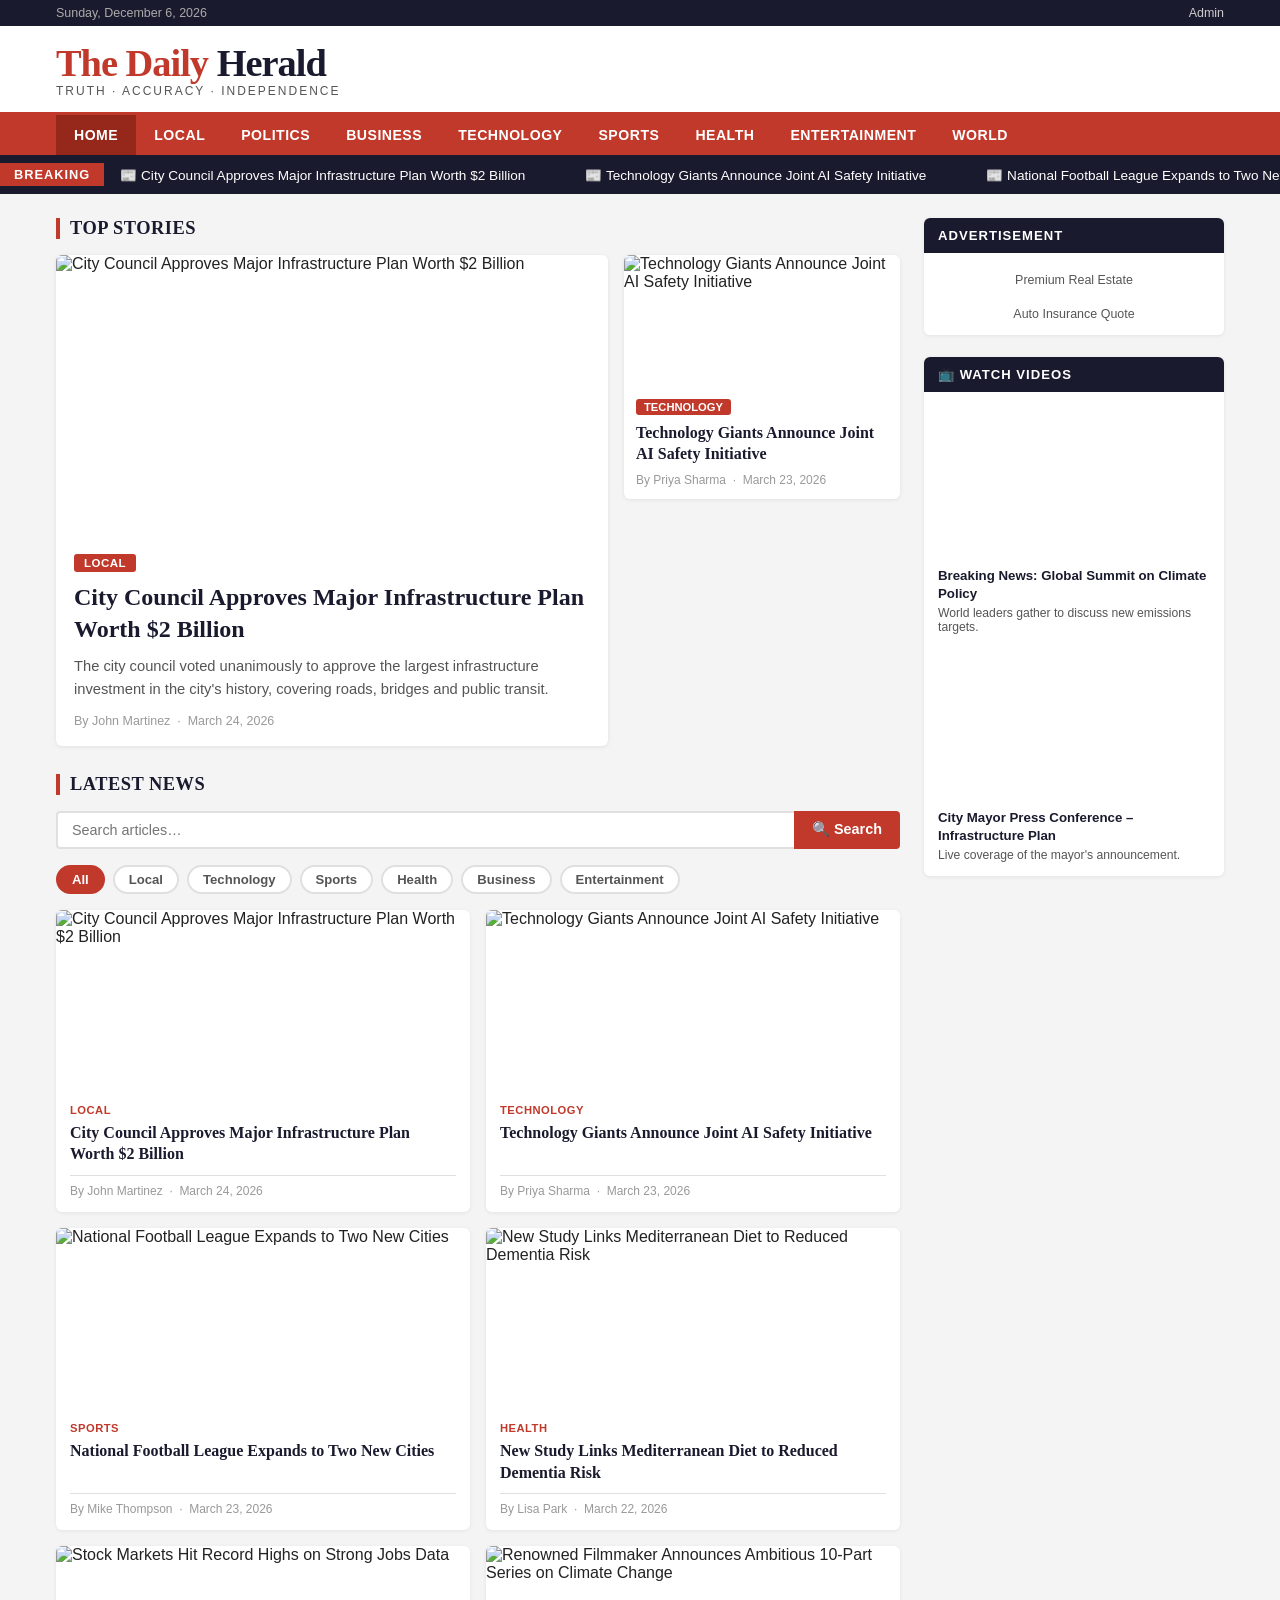
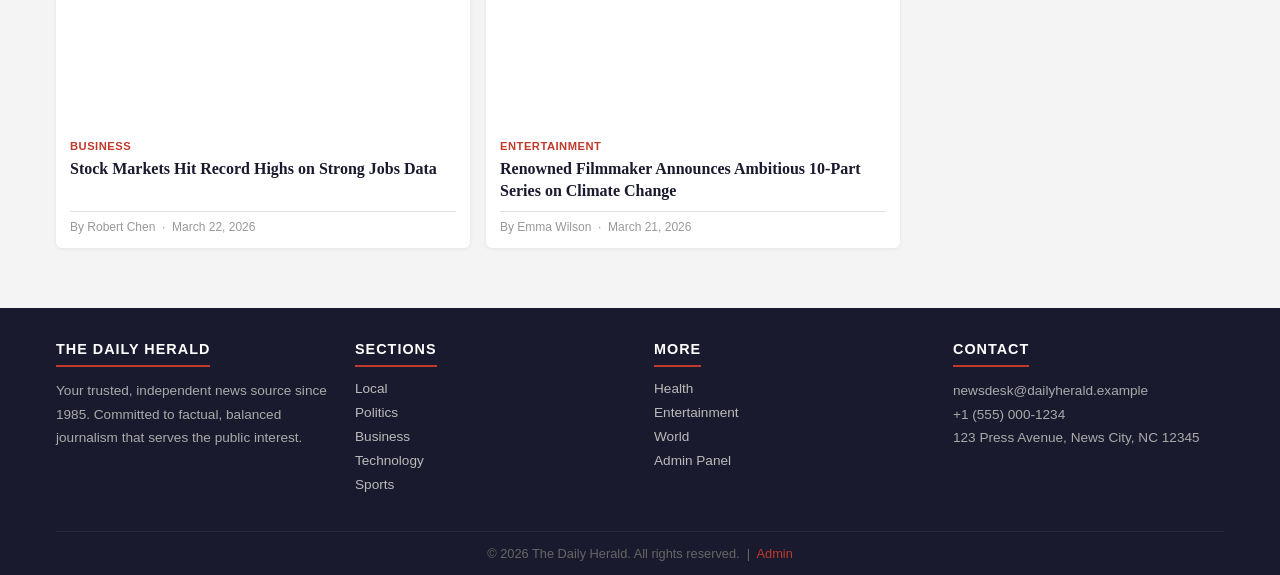
==== index.html @ 6245aef9 "Create complete static news site with admin panel Co-authored-by: amitpatil79 <77625788+amitpatil79@" ====
<!DOCTYPE html>
<html lang="en">
<head>
  <meta charset="UTF-8">
  <meta name="viewport" content="width=device-width, initial-scale=1.0">
  <meta name="description" content="Your trusted source for local and world news — politics, business, technology, sports, health and more.">
  <title>The Daily Herald – Breaking News &amp; Latest Headlines</title>
  <link rel="stylesheet" href="css/style.css">
</head>
<body>

  <!-- TOP BAR -->
  <div class="top-bar">
    <div class="container">
      <span id="current-date"></span>
      <span>
        <a href="admin/index.html">Admin</a>
      </span>
    </div>
  </div>

  <!-- HEADER -->
  <header>
    <div class="container header-inner">
      <div>
        <div class="site-logo">The Daily <span>Herald</span></div>
        <div class="site-tagline">Truth · Accuracy · Independence</div>
      </div>
      <div id="header-ad" class="header-ad" style="display:none"></div>
    </div>
  </header>

  <!-- NAVIGATION -->
  <nav class="main-nav">
    <div class="container">
      <ul class="nav-list" id="nav-list">
        <li><a href="#" class="active" onclick="app.setCategory('All');return false">Home</a></li>
        <li><a href="#" onclick="app.setCategory('Local');return false">Local</a></li>
        <li><a href="#" onclick="app.setCategory('Politics');return false">Politics</a></li>
        <li><a href="#" onclick="app.setCategory('Business');return false">Business</a></li>
        <li><a href="#" onclick="app.setCategory('Technology');return false">Technology</a></li>
        <li><a href="#" onclick="app.setCategory('Sports');return false">Sports</a></li>
        <li><a href="#" onclick="app.setCategory('Health');return false">Health</a></li>
        <li><a href="#" onclick="app.setCategory('Entertainment');return false">Entertainment</a></li>
        <li><a href="#" onclick="app.setCategory('World');return false">World</a></li>
      </ul>
    </div>
  </nav>

  <!-- BREAKING NEWS TICKER -->
  <div class="breaking-bar">
    <span class="breaking-label">Breaking</span>
    <div class="ticker-wrap">
      <span class="ticker-content" id="ticker-content"></span>
    </div>
  </div>

  <!-- MAIN LAYOUT -->
  <div class="main-layout">

    <!-- CONTENT -->
    <main>

      <!-- Featured -->
      <section class="featured-section">
        <h2 class="section-heading">Top Stories</h2>
        <div class="featured-grid" id="featured-grid">
          <!-- Populated by app.js -->
        </div>
      </section>

      <!-- Latest News -->
      <section class="latest-section">
        <h2 class="section-heading">Latest News</h2>

        <!-- Search -->
        <div class="search-bar">
          <input type="text" id="search-input" placeholder="Search articles…" aria-label="Search articles">
          <button id="search-btn">🔍 Search</button>
        </div>

        <!-- Category filter -->
        <div class="category-filter" id="category-filter">
          <!-- Populated by app.js -->
        </div>

        <!-- Grid -->
        <div class="news-grid" id="news-grid">
          <!-- Populated by app.js -->
        </div>
      </section>

    </main>

    <!-- SIDEBAR -->
    <aside class="sidebar">

      <!-- Ads -->
      <div class="sidebar-widget">
        <div class="widget-title">Advertisement</div>
        <div class="widget-body" id="sidebar-ads">
          <!-- Populated by app.js -->
        </div>
      </div>

      <!-- Videos -->
      <div class="sidebar-widget">
        <div class="widget-title">📺 Watch Videos</div>
        <div class="widget-body" id="sidebar-videos">
          <!-- Populated by app.js -->
        </div>
      </div>

    </aside>
  </div>

  <!-- NEWS ARTICLE MODAL -->
  <div class="modal-overlay hidden" id="news-modal" role="dialog" aria-modal="true" aria-labelledby="modal-title">
    <div class="modal-box">
      <button class="modal-close" id="modal-close" aria-label="Close article">&times;</button>
      <span class="modal-category" id="modal-category"></span>
      <h1 class="modal-title" id="modal-title"></h1>
      <p class="modal-meta" id="modal-meta"></p>
      <img class="modal-img" id="modal-img" src="" alt="" loading="lazy"
           onerror="this.style.display='none'">
      <div class="modal-content" id="modal-content"></div>
    </div>
  </div>

  <!-- FOOTER -->
  <footer>
    <div class="container">
      <div class="footer-top">
        <div class="footer-col">
          <h4>The Daily Herald</h4>
          <p>Your trusted, independent news source since 1985. Committed to factual, balanced journalism that serves the public interest.</p>
        </div>
        <div class="footer-col">
          <h4>Sections</h4>
          <ul>
            <li><a href="#" onclick="app.setCategory('Local');return false">Local</a></li>
            <li><a href="#" onclick="app.setCategory('Politics');return false">Politics</a></li>
            <li><a href="#" onclick="app.setCategory('Business');return false">Business</a></li>
            <li><a href="#" onclick="app.setCategory('Technology');return false">Technology</a></li>
            <li><a href="#" onclick="app.setCategory('Sports');return false">Sports</a></li>
          </ul>
        </div>
        <div class="footer-col">
          <h4>More</h4>
          <ul>
            <li><a href="#" onclick="app.setCategory('Health');return false">Health</a></li>
            <li><a href="#" onclick="app.setCategory('Entertainment');return false">Entertainment</a></li>
            <li><a href="#" onclick="app.setCategory('World');return false">World</a></li>
            <li><a href="admin/index.html">Admin Panel</a></li>
          </ul>
        </div>
        <div class="footer-col">
          <h4>Contact</h4>
          <p>newsdesk@dailyherald.example<br>+1 (555) 000-1234<br>123 Press Avenue, News City, NC 12345</p>
        </div>
      </div>
      <div class="footer-bottom">
        <p>© <span id="current-year"></span> The Daily Herald. All rights reserved.
          &nbsp;|&nbsp; <a href="admin/index.html">Admin</a>
        </p>
      </div>
    </div>
  </footer>

  <script>
    // Show today's date in top bar
    document.getElementById('current-date').textContent =
      new Date().toLocaleDateString('en-US', { weekday:'long', year:'numeric', month:'long', day:'numeric' });
  </script>
  <script src="js/app.js"></script>
</body>
</html>
---- css/style.css ----
/* ============================
   News Site - Main Stylesheet
   ============================ */

*, *::before, *::after {
  box-sizing: border-box;
  margin: 0;
  padding: 0;
}

:root {
  --primary: #c0392b;
  --primary-dark: #96281b;
  --dark: #1a1a2e;
  --gray: #555;
  --light-gray: #f4f4f4;
  --border: #e0e0e0;
  --white: #fff;
  --font-serif: 'Georgia', 'Times New Roman', serif;
  --font-sans: 'Segoe UI', Arial, sans-serif;
}

body {
  font-family: var(--font-sans);
  background: var(--light-gray);
  color: #222;
  min-height: 100vh;
}

.hidden {
  display: none !important;
}

a {
  text-decoration: none;
  color: inherit;
}

img {
  max-width: 100%;
  display: block;
}

/* ---- TOP BAR ---- */
.top-bar {
  background: var(--dark);
  color: #aaa;
  font-size: 0.78rem;
  padding: 6px 0;
}

.top-bar .container {
  display: flex;
  justify-content: space-between;
  align-items: center;
  flex-wrap: wrap;
  gap: 4px;
}

.top-bar a {
  color: #ccc;
}

.top-bar a:hover {
  color: var(--white);
}

/* ---- HEADER ---- */
header {
  background: var(--white);
  border-bottom: 3px solid var(--primary);
  padding: 18px 0 14px;
}

.header-inner {
  display: flex;
  align-items: center;
  justify-content: space-between;
  gap: 16px;
  flex-wrap: wrap;
}

.site-logo {
  font-family: var(--font-serif);
  font-size: 2.4rem;
  font-weight: 900;
  color: var(--primary);
  letter-spacing: -1px;
  line-height: 1;
}

.site-logo span {
  color: var(--dark);
}

.site-tagline {
  font-size: 0.75rem;
  color: var(--gray);
  letter-spacing: 2px;
  text-transform: uppercase;
  margin-top: 2px;
}

.header-ad {
  max-width: 320px;
  border: 1px solid var(--border);
  border-radius: 4px;
  overflow: hidden;
}

.header-ad a {
  display: block;
}

.header-ad img {
  width: 100%;
  height: 80px;
  object-fit: cover;
}

/* ---- NAVIGATION ---- */
nav.main-nav {
  background: var(--primary);
  position: sticky;
  top: 0;
  z-index: 100;
}

.nav-list {
  list-style: none;
  display: flex;
  flex-wrap: wrap;
}

.nav-list li a {
  display: block;
  color: var(--white);
  padding: 12px 18px;
  font-size: 0.88rem;
  font-weight: 600;
  letter-spacing: 0.5px;
  text-transform: uppercase;
  transition: background 0.2s;
}

.nav-list li a:hover,
.nav-list li a.active {
  background: var(--primary-dark);
}

/* ---- BREAKING NEWS TICKER ---- */
.breaking-bar {
  background: var(--dark);
  color: var(--white);
  padding: 8px 0;
  overflow: hidden;
  display: flex;
  align-items: center;
}

.breaking-label {
  background: var(--primary);
  color: var(--white);
  font-weight: 700;
  font-size: 0.8rem;
  padding: 4px 14px;
  white-space: nowrap;
  flex-shrink: 0;
  text-transform: uppercase;
  letter-spacing: 1px;
}

.ticker-wrap {
  overflow: hidden;
  flex: 1;
  padding: 0 16px;
}

.ticker-content {
  display: inline-block;
  white-space: nowrap;
  animation: ticker 30s linear infinite;
  font-size: 0.85rem;
}

.ticker-content:hover {
  animation-play-state: paused;
}

@keyframes ticker {
  0%   { transform: translateX(100vw); }
  100% { transform: translateX(-100%); }
}

/* ---- LAYOUT CONTAINER ---- */
.container {
  max-width: 1200px;
  margin: 0 auto;
  padding: 0 16px;
}

.main-layout {
  display: grid;
  grid-template-columns: 1fr 300px;
  gap: 24px;
  margin: 24px auto;
  max-width: 1200px;
  padding: 0 16px;
}

@media (max-width: 900px) {
  .main-layout {
    grid-template-columns: 1fr;
  }
}

/* ---- SECTION HEADINGS ---- */
.section-heading {
  font-family: var(--font-serif);
  font-size: 1.15rem;
  font-weight: 900;
  border-left: 4px solid var(--primary);
  padding-left: 10px;
  margin-bottom: 16px;
  text-transform: uppercase;
  letter-spacing: 0.5px;
  color: var(--dark);
}

/* ---- FEATURED NEWS ---- */
.featured-section {
  margin-bottom: 28px;
}

.featured-grid {
  display: grid;
  grid-template-columns: 2fr 1fr;
  grid-template-rows: auto auto;
  gap: 16px;
}

@media (max-width: 700px) {
  .featured-grid {
    grid-template-columns: 1fr;
  }
}

.featured-main {
  grid-row: span 2;
  background: var(--white);
  border-radius: 6px;
  overflow: hidden;
  box-shadow: 0 1px 4px rgba(0,0,0,0.08);
  cursor: pointer;
  transition: box-shadow 0.2s;
}

.featured-main:hover {
  box-shadow: 0 4px 12px rgba(0,0,0,0.14);
}

.featured-main .news-img {
  width: 100%;
  height: 280px;
  object-fit: cover;
}

.featured-main .news-body {
  padding: 18px;
}

.featured-main .news-category {
  background: var(--primary);
  color: var(--white);
  font-size: 0.72rem;
  font-weight: 700;
  padding: 3px 10px;
  border-radius: 3px;
  display: inline-block;
  text-transform: uppercase;
  letter-spacing: 0.5px;
  margin-bottom: 10px;
}

.featured-main .news-title {
  font-family: var(--font-serif);
  font-size: 1.5rem;
  font-weight: 900;
  line-height: 1.3;
  margin-bottom: 10px;
  color: var(--dark);
}

.featured-main .news-excerpt {
  font-size: 0.92rem;
  color: var(--gray);
  line-height: 1.6;
}

.featured-main .news-meta {
  font-size: 0.78rem;
  color: #999;
  margin-top: 12px;
}

/* Secondary featured cards */
.featured-side {
  background: var(--white);
  border-radius: 6px;
  overflow: hidden;
  box-shadow: 0 1px 4px rgba(0,0,0,0.08);
  cursor: pointer;
  transition: box-shadow 0.2s;
  display: flex;
  flex-direction: column;
}

.featured-side:hover {
  box-shadow: 0 4px 12px rgba(0,0,0,0.14);
}

.featured-side .news-img {
  width: 100%;
  height: 130px;
  object-fit: cover;
}

.featured-side .news-body {
  padding: 12px;
  flex: 1;
}

.featured-side .news-category {
  background: var(--primary);
  color: var(--white);
  font-size: 0.7rem;
  font-weight: 700;
  padding: 2px 8px;
  border-radius: 3px;
  display: inline-block;
  text-transform: uppercase;
  margin-bottom: 8px;
}

.featured-side .news-title {
  font-family: var(--font-serif);
  font-size: 1rem;
  font-weight: 700;
  line-height: 1.3;
  color: var(--dark);
}

.featured-side .news-meta {
  font-size: 0.75rem;
  color: #999;
  margin-top: 8px;
}

/* ---- LATEST NEWS GRID ---- */
.latest-section {
  margin-bottom: 28px;
}

.news-grid {
  display: grid;
  grid-template-columns: repeat(auto-fill, minmax(280px, 1fr));
  gap: 16px;
}

.news-card {
  background: var(--white);
  border-radius: 6px;
  overflow: hidden;
  box-shadow: 0 1px 4px rgba(0,0,0,0.07);
  cursor: pointer;
  transition: box-shadow 0.2s, transform 0.2s;
  display: flex;
  flex-direction: column;
}

.news-card:hover {
  box-shadow: 0 4px 14px rgba(0,0,0,0.13);
  transform: translateY(-2px);
}

.news-card .card-img {
  width: 100%;
  height: 180px;
  object-fit: cover;
}

.news-card .card-body {
  padding: 14px;
  flex: 1;
  display: flex;
  flex-direction: column;
}

.news-card .card-category {
  color: var(--primary);
  font-size: 0.7rem;
  font-weight: 700;
  text-transform: uppercase;
  letter-spacing: 0.5px;
  margin-bottom: 6px;
}

.news-card .card-title {
  font-family: var(--font-serif);
  font-size: 1rem;
  font-weight: 700;
  line-height: 1.35;
  color: var(--dark);
  flex: 1;
}

.news-card .card-meta {
  font-size: 0.75rem;
  color: #999;
  margin-top: 10px;
  padding-top: 8px;
  border-top: 1px solid var(--border);
}

/* ---- CATEGORY FILTER ---- */
.category-filter {
  display: flex;
  flex-wrap: wrap;
  gap: 8px;
  margin-bottom: 16px;
}

.cat-btn {
  padding: 5px 14px;
  border: 2px solid var(--border);
  border-radius: 20px;
  background: var(--white);
  font-size: 0.82rem;
  font-weight: 600;
  cursor: pointer;
  transition: all 0.2s;
  color: #555;
}

.cat-btn:hover, .cat-btn.active {
  background: var(--primary);
  color: var(--white);
  border-color: var(--primary);
}

/* ---- SIDEBAR ---- */
.sidebar {
  display: flex;
  flex-direction: column;
  gap: 22px;
}

.sidebar-widget {
  background: var(--white);
  border-radius: 6px;
  overflow: hidden;
  box-shadow: 0 1px 4px rgba(0,0,0,0.07);
}

.widget-title {
  background: var(--dark);
  color: var(--white);
  font-size: 0.82rem;
  font-weight: 700;
  padding: 10px 14px;
  text-transform: uppercase;
  letter-spacing: 1px;
}

.widget-body {
  padding: 14px;
}

/* Ad widget */
.ad-item {
  margin-bottom: 14px;
  border-radius: 4px;
  overflow: hidden;
}

.ad-item:last-child {
  margin-bottom: 0;
}

.ad-item a {
  display: block;
}

.ad-item img {
  width: 100%;
  height: 120px;
  object-fit: cover;
  border-radius: 4px;
  transition: opacity 0.2s;
}

.ad-item img:hover {
  opacity: 0.88;
}

.ad-item .ad-title {
  font-size: 0.78rem;
  color: var(--gray);
  margin-top: 6px;
  text-align: center;
}

/* Video widget */
.video-item {
  margin-bottom: 14px;
}

.video-item:last-child {
  margin-bottom: 0;
}

.video-embed {
  position: relative;
  padding-bottom: 56.25%;
  height: 0;
  overflow: hidden;
  border-radius: 4px;
}

.video-embed iframe {
  position: absolute;
  top: 0; left: 0;
  width: 100%; height: 100%;
  border: 0;
}

.video-title {
  font-size: 0.83rem;
  font-weight: 600;
  color: var(--dark);
  margin-top: 8px;
  line-height: 1.35;
}

.video-desc {
  font-size: 0.76rem;
  color: var(--gray);
  margin-top: 3px;
}

/* ---- NEWS MODAL ---- */
.modal-overlay {
  position: fixed;
  inset: 0;
  background: rgba(0,0,0,0.55);
  z-index: 1000;
  display: flex;
  align-items: flex-start;
  justify-content: center;
  padding: 30px 16px;
  overflow-y: auto;
}

.modal-overlay.hidden {
  display: none;
}

.modal-box {
  background: var(--white);
  border-radius: 8px;
  max-width: 760px;
  width: 100%;
  padding: 28px;
  position: relative;
  animation: modalIn 0.2s ease;
}

@keyframes modalIn {
  from { opacity: 0; transform: translateY(-20px); }
  to   { opacity: 1; transform: translateY(0); }
}

.modal-close {
  position: absolute;
  top: 14px; right: 16px;
  background: none;
  border: none;
  font-size: 1.6rem;
  cursor: pointer;
  color: #888;
  line-height: 1;
}

.modal-close:hover { color: var(--primary); }

.modal-category {
  background: var(--primary);
  color: var(--white);
  font-size: 0.72rem;
  font-weight: 700;
  padding: 3px 10px;
  border-radius: 3px;
  display: inline-block;
  text-transform: uppercase;
  margin-bottom: 12px;
}

.modal-title {
  font-family: var(--font-serif);
  font-size: 1.8rem;
  font-weight: 900;
  line-height: 1.25;
  color: var(--dark);
  margin-bottom: 12px;
}

.modal-meta {
  font-size: 0.8rem;
  color: #999;
  margin-bottom: 16px;
  padding-bottom: 14px;
  border-bottom: 1px solid var(--border);
}

.modal-img {
  width: 100%;
  max-height: 380px;
  object-fit: cover;
  border-radius: 5px;
  margin-bottom: 18px;
}

.modal-content {
  font-size: 0.97rem;
  line-height: 1.8;
  color: #333;
}

.modal-content p {
  margin-bottom: 14px;
}

/* ---- FOOTER ---- */
footer {
  background: var(--dark);
  color: #aaa;
  margin-top: 32px;
}

.footer-top {
  padding: 32px 0;
  display: grid;
  grid-template-columns: repeat(auto-fit, minmax(200px, 1fr));
  gap: 28px;
}

.footer-col h4 {
  color: var(--white);
  font-size: 0.9rem;
  font-weight: 700;
  text-transform: uppercase;
  letter-spacing: 1px;
  margin-bottom: 12px;
  padding-bottom: 8px;
  border-bottom: 2px solid var(--primary);
  display: inline-block;
}

.footer-col p {
  font-size: 0.85rem;
  line-height: 1.7;
}

.footer-col ul {
  list-style: none;
}

.footer-col ul li {
  margin-bottom: 6px;
}

.footer-col ul li a {
  font-size: 0.85rem;
  color: #bbb;
  transition: color 0.2s;
}

.footer-col ul li a:hover {
  color: var(--primary);
}

.footer-bottom {
  border-top: 1px solid #2a2a3e;
  padding: 14px 0;
  text-align: center;
  font-size: 0.8rem;
  color: #666;
}

.footer-bottom a {
  color: var(--primary);
}

/* ---- EMPTY STATE ---- */
.empty-state {
  text-align: center;
  padding: 40px 20px;
  color: #aaa;
  font-size: 1rem;
}

.empty-state svg {
  margin: 0 auto 12px;
  display: block;
  opacity: 0.3;
}

/* ---- SEARCH BAR ---- */
.search-bar {
  display: flex;
  gap: 0;
  margin-bottom: 16px;
}

.search-bar input {
  flex: 1;
  padding: 9px 14px;
  border: 2px solid var(--border);
  border-right: none;
  border-radius: 4px 0 0 4px;
  font-size: 0.9rem;
  outline: none;
  transition: border-color 0.2s;
}

.search-bar input:focus {
  border-color: var(--primary);
}

.search-bar button {
  padding: 9px 18px;
  background: var(--primary);
  color: var(--white);
  border: none;
  border-radius: 0 4px 4px 0;
  cursor: pointer;
  font-size: 0.9rem;
  font-weight: 600;
  transition: background 0.2s;
}

.search-bar button:hover {
  background: var(--primary-dark);
}

/* ---- RESPONSIVE ---- */
@media (max-width: 600px) {
  .site-logo { font-size: 1.8rem; }
  .modal-title { font-size: 1.3rem; }
  .featured-main .news-title { font-size: 1.15rem; }
}
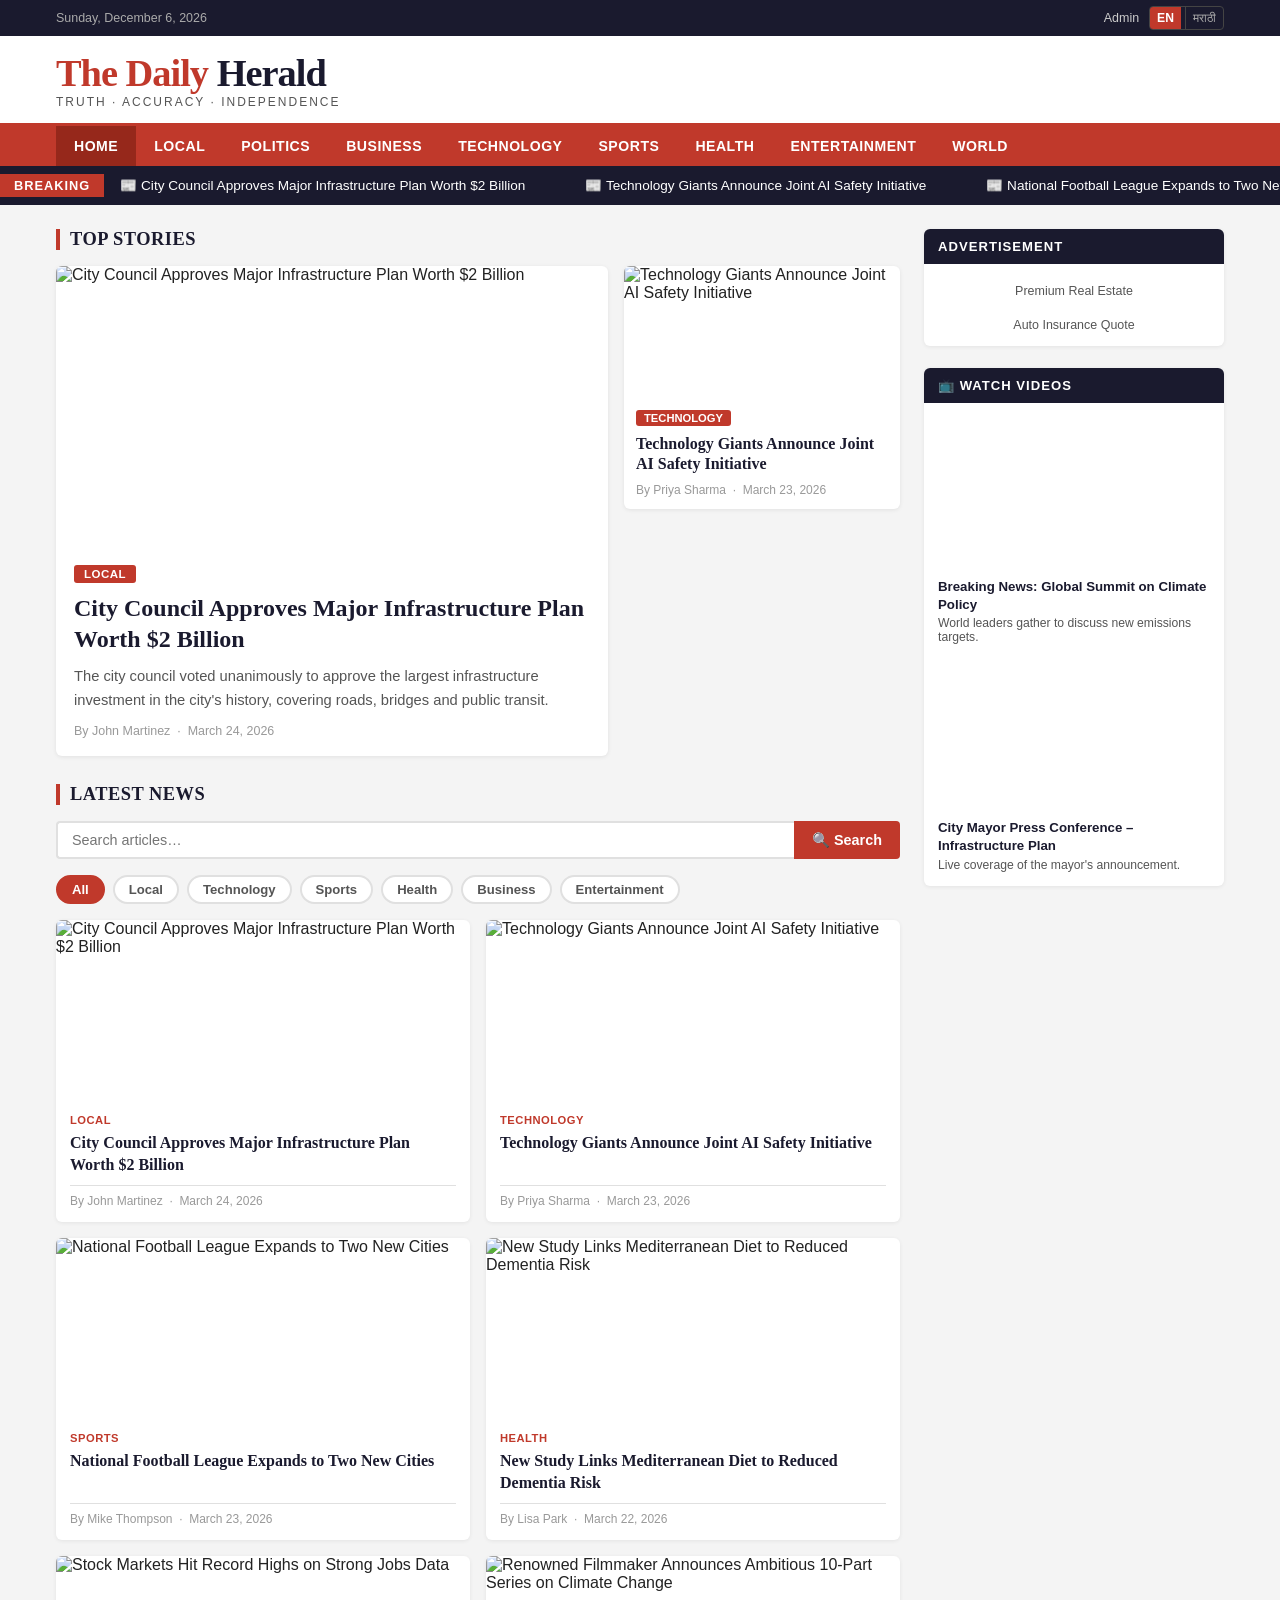
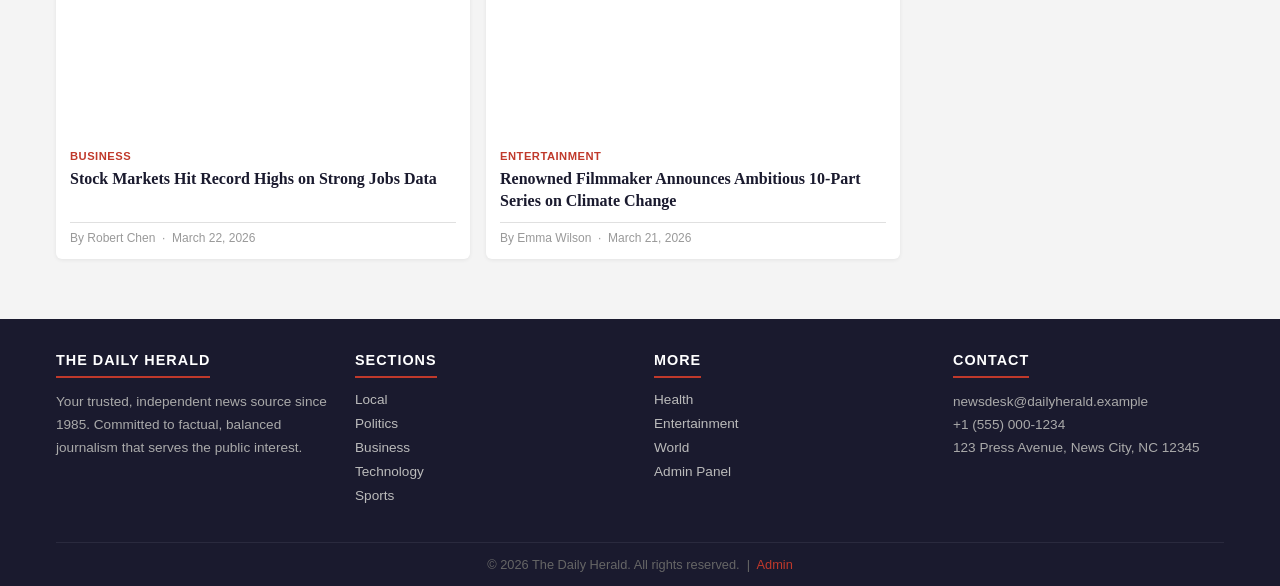
==== commit 91b53bf0: "Add bilingual support: English and Marathi translations Co-authored-by: amitpatil79 <77625788+amitpa" ====
--- a/index.html
+++ b/index.html
@@ -13,8 +13,12 @@
   <div class="top-bar">
     <div class="container">
       <span id="current-date"></span>
-      <span>
-        <a href="admin/index.html">Admin</a>
+      <span class="top-bar-right">
+        <a href="admin/index.html" data-i18n="admin">Admin</a>
+        <span class="lang-switcher" aria-label="Select language">
+          <button class="lang-btn" data-lang="en" onclick="i18n.setLang('en');return false">EN</button>
+          <button class="lang-btn" data-lang="mr" onclick="i18n.setLang('mr');return false">मराठी</button>
+        </span>
       </span>
     </div>
   </div>
@@ -24,7 +28,7 @@
     <div class="container header-inner">
       <div>
         <div class="site-logo">The Daily <span>Herald</span></div>
-        <div class="site-tagline">Truth · Accuracy · Independence</div>
+        <div class="site-tagline" data-i18n="tagline">Truth · Accuracy · Independence</div>
       </div>
       <div id="header-ad" class="header-ad" style="display:none"></div>
     </div>
@@ -34,22 +38,22 @@
   <nav class="main-nav">
     <div class="container">
       <ul class="nav-list" id="nav-list">
-        <li><a href="#" class="active" onclick="app.setCategory('All');return false">Home</a></li>
-        <li><a href="#" onclick="app.setCategory('Local');return false">Local</a></li>
-        <li><a href="#" onclick="app.setCategory('Politics');return false">Politics</a></li>
-        <li><a href="#" onclick="app.setCategory('Business');return false">Business</a></li>
-        <li><a href="#" onclick="app.setCategory('Technology');return false">Technology</a></li>
-        <li><a href="#" onclick="app.setCategory('Sports');return false">Sports</a></li>
-        <li><a href="#" onclick="app.setCategory('Health');return false">Health</a></li>
-        <li><a href="#" onclick="app.setCategory('Entertainment');return false">Entertainment</a></li>
-        <li><a href="#" onclick="app.setCategory('World');return false">World</a></li>
+        <li><a href="#" class="active" onclick="app.setCategory('All');return false" data-i18n="nav_home">Home</a></li>
+        <li><a href="#" onclick="app.setCategory('Local');return false" data-i18n="nav_local">Local</a></li>
+        <li><a href="#" onclick="app.setCategory('Politics');return false" data-i18n="nav_politics">Politics</a></li>
+        <li><a href="#" onclick="app.setCategory('Business');return false" data-i18n="nav_business">Business</a></li>
+        <li><a href="#" onclick="app.setCategory('Technology');return false" data-i18n="nav_technology">Technology</a></li>
+        <li><a href="#" onclick="app.setCategory('Sports');return false" data-i18n="nav_sports">Sports</a></li>
+        <li><a href="#" onclick="app.setCategory('Health');return false" data-i18n="nav_health">Health</a></li>
+        <li><a href="#" onclick="app.setCategory('Entertainment');return false" data-i18n="nav_entertainment">Entertainment</a></li>
+        <li><a href="#" onclick="app.setCategory('World');return false" data-i18n="nav_world">World</a></li>
       </ul>
     </div>
   </nav>
 
   <!-- BREAKING NEWS TICKER -->
   <div class="breaking-bar">
-    <span class="breaking-label">Breaking</span>
+    <span class="breaking-label" data-i18n="breaking">Breaking</span>
     <div class="ticker-wrap">
       <span class="ticker-content" id="ticker-content"></span>
     </div>
@@ -63,7 +67,7 @@
 
       <!-- Featured -->
       <section class="featured-section">
-        <h2 class="section-heading">Top Stories</h2>
+        <h2 class="section-heading" data-i18n="top_stories">Top Stories</h2>
         <div class="featured-grid" id="featured-grid">
           <!-- Populated by app.js -->
         </div>
@@ -71,12 +75,12 @@
 
       <!-- Latest News -->
       <section class="latest-section">
-        <h2 class="section-heading">Latest News</h2>
+        <h2 class="section-heading" data-i18n="latest_news">Latest News</h2>
 
         <!-- Search -->
         <div class="search-bar">
           <input type="text" id="search-input" placeholder="Search articles…" aria-label="Search articles">
-          <button id="search-btn">🔍 Search</button>
+          <button id="search-btn" data-i18n="search_btn">🔍 Search</button>
         </div>
 
         <!-- Category filter -->
@@ -97,7 +101,7 @@
 
       <!-- Ads -->
       <div class="sidebar-widget">
-        <div class="widget-title">Advertisement</div>
+        <div class="widget-title" data-i18n="advertisement">Advertisement</div>
         <div class="widget-body" id="sidebar-ads">
           <!-- Populated by app.js -->
         </div>
@@ -105,7 +109,7 @@
 
       <!-- Videos -->
       <div class="sidebar-widget">
-        <div class="widget-title">📺 Watch Videos</div>
+        <div class="widget-title" data-i18n="watch_videos">📺 Watch Videos</div>
         <div class="widget-body" id="sidebar-videos">
           <!-- Populated by app.js -->
         </div>
@@ -132,36 +136,36 @@
     <div class="container">
       <div class="footer-top">
         <div class="footer-col">
-          <h4>The Daily Herald</h4>
-          <p>Your trusted, independent news source since 1985. Committed to factual, balanced journalism that serves the public interest.</p>
+          <h4 data-i18n="footer_brand">The Daily Herald</h4>
+          <p data-i18n="footer_about">Your trusted, independent news source since 1985. Committed to factual, balanced journalism that serves the public interest.</p>
         </div>
         <div class="footer-col">
-          <h4>Sections</h4>
+          <h4 data-i18n="footer_sections">Sections</h4>
           <ul>
-            <li><a href="#" onclick="app.setCategory('Local');return false">Local</a></li>
-            <li><a href="#" onclick="app.setCategory('Politics');return false">Politics</a></li>
-            <li><a href="#" onclick="app.setCategory('Business');return false">Business</a></li>
-            <li><a href="#" onclick="app.setCategory('Technology');return false">Technology</a></li>
-            <li><a href="#" onclick="app.setCategory('Sports');return false">Sports</a></li>
+            <li><a href="#" onclick="app.setCategory('Local');return false" data-i18n="nav_local">Local</a></li>
+            <li><a href="#" onclick="app.setCategory('Politics');return false" data-i18n="nav_politics">Politics</a></li>
+            <li><a href="#" onclick="app.setCategory('Business');return false" data-i18n="nav_business">Business</a></li>
+            <li><a href="#" onclick="app.setCategory('Technology');return false" data-i18n="nav_technology">Technology</a></li>
+            <li><a href="#" onclick="app.setCategory('Sports');return false" data-i18n="nav_sports">Sports</a></li>
           </ul>
         </div>
         <div class="footer-col">
-          <h4>More</h4>
+          <h4 data-i18n="footer_more">More</h4>
           <ul>
-            <li><a href="#" onclick="app.setCategory('Health');return false">Health</a></li>
-            <li><a href="#" onclick="app.setCategory('Entertainment');return false">Entertainment</a></li>
-            <li><a href="#" onclick="app.setCategory('World');return false">World</a></li>
-            <li><a href="admin/index.html">Admin Panel</a></li>
+            <li><a href="#" onclick="app.setCategory('Health');return false" data-i18n="nav_health">Health</a></li>
+            <li><a href="#" onclick="app.setCategory('Entertainment');return false" data-i18n="nav_entertainment">Entertainment</a></li>
+            <li><a href="#" onclick="app.setCategory('World');return false" data-i18n="nav_world">World</a></li>
+            <li><a href="admin/index.html" data-i18n="admin_panel">Admin Panel</a></li>
           </ul>
         </div>
         <div class="footer-col">
-          <h4>Contact</h4>
-          <p>newsdesk@dailyherald.example<br>+1 (555) 000-1234<br>123 Press Avenue, News City, NC 12345</p>
+          <h4 data-i18n="footer_contact">Contact</h4>
+          <p data-i18n="footer_contact_info" data-i18n-html>newsdesk@dailyherald.example<br>+1 (555) 000-1234<br>123 Press Avenue, News City, NC 12345</p>
         </div>
       </div>
       <div class="footer-bottom">
-        <p>© <span id="current-year"></span> The Daily Herald. All rights reserved.
-          &nbsp;|&nbsp; <a href="admin/index.html">Admin</a>
+        <p>© <span id="current-year"></span> The Daily Herald. <span data-i18n="footer_rights">All rights reserved.</span>
+          &nbsp;|&nbsp; <a href="admin/index.html" data-i18n="admin">Admin</a>
         </p>
       </div>
     </div>
@@ -172,6 +176,7 @@
     document.getElementById('current-date').textContent =
       new Date().toLocaleDateString('en-US', { weekday:'long', year:'numeric', month:'long', day:'numeric' });
   </script>
+  <script src="js/i18n.js"></script>
   <script src="js/app.js"></script>
 </body>
 </html>
--- a/css/style.css
+++ b/css/style.css
@@ -65,6 +65,49 @@
   color: var(--white);
 }
 
+.top-bar-right {
+  display: flex;
+  align-items: center;
+  gap: 10px;
+}
+
+/* ---- LANGUAGE SWITCHER ---- */
+.lang-switcher {
+  display: inline-flex;
+  align-items: center;
+  gap: 4px;
+  border: 1px solid #444;
+  border-radius: 4px;
+  overflow: hidden;
+}
+
+.lang-btn {
+  background: transparent;
+  border: none;
+  color: #aaa;
+  cursor: pointer;
+  font-size: 0.76rem;
+  padding: 2px 7px;
+  line-height: 1.5;
+  font-family: var(--font-sans);
+  transition: background 0.15s, color 0.15s;
+}
+
+.lang-btn:hover {
+  background: #333;
+  color: var(--white);
+}
+
+.lang-btn.active {
+  background: var(--primary);
+  color: var(--white);
+  font-weight: 600;
+}
+
+.lang-btn + .lang-btn {
+  border-left: 1px solid #444;
+}
+
 /* ---- HEADER ---- */
 header {
   background: var(--white);
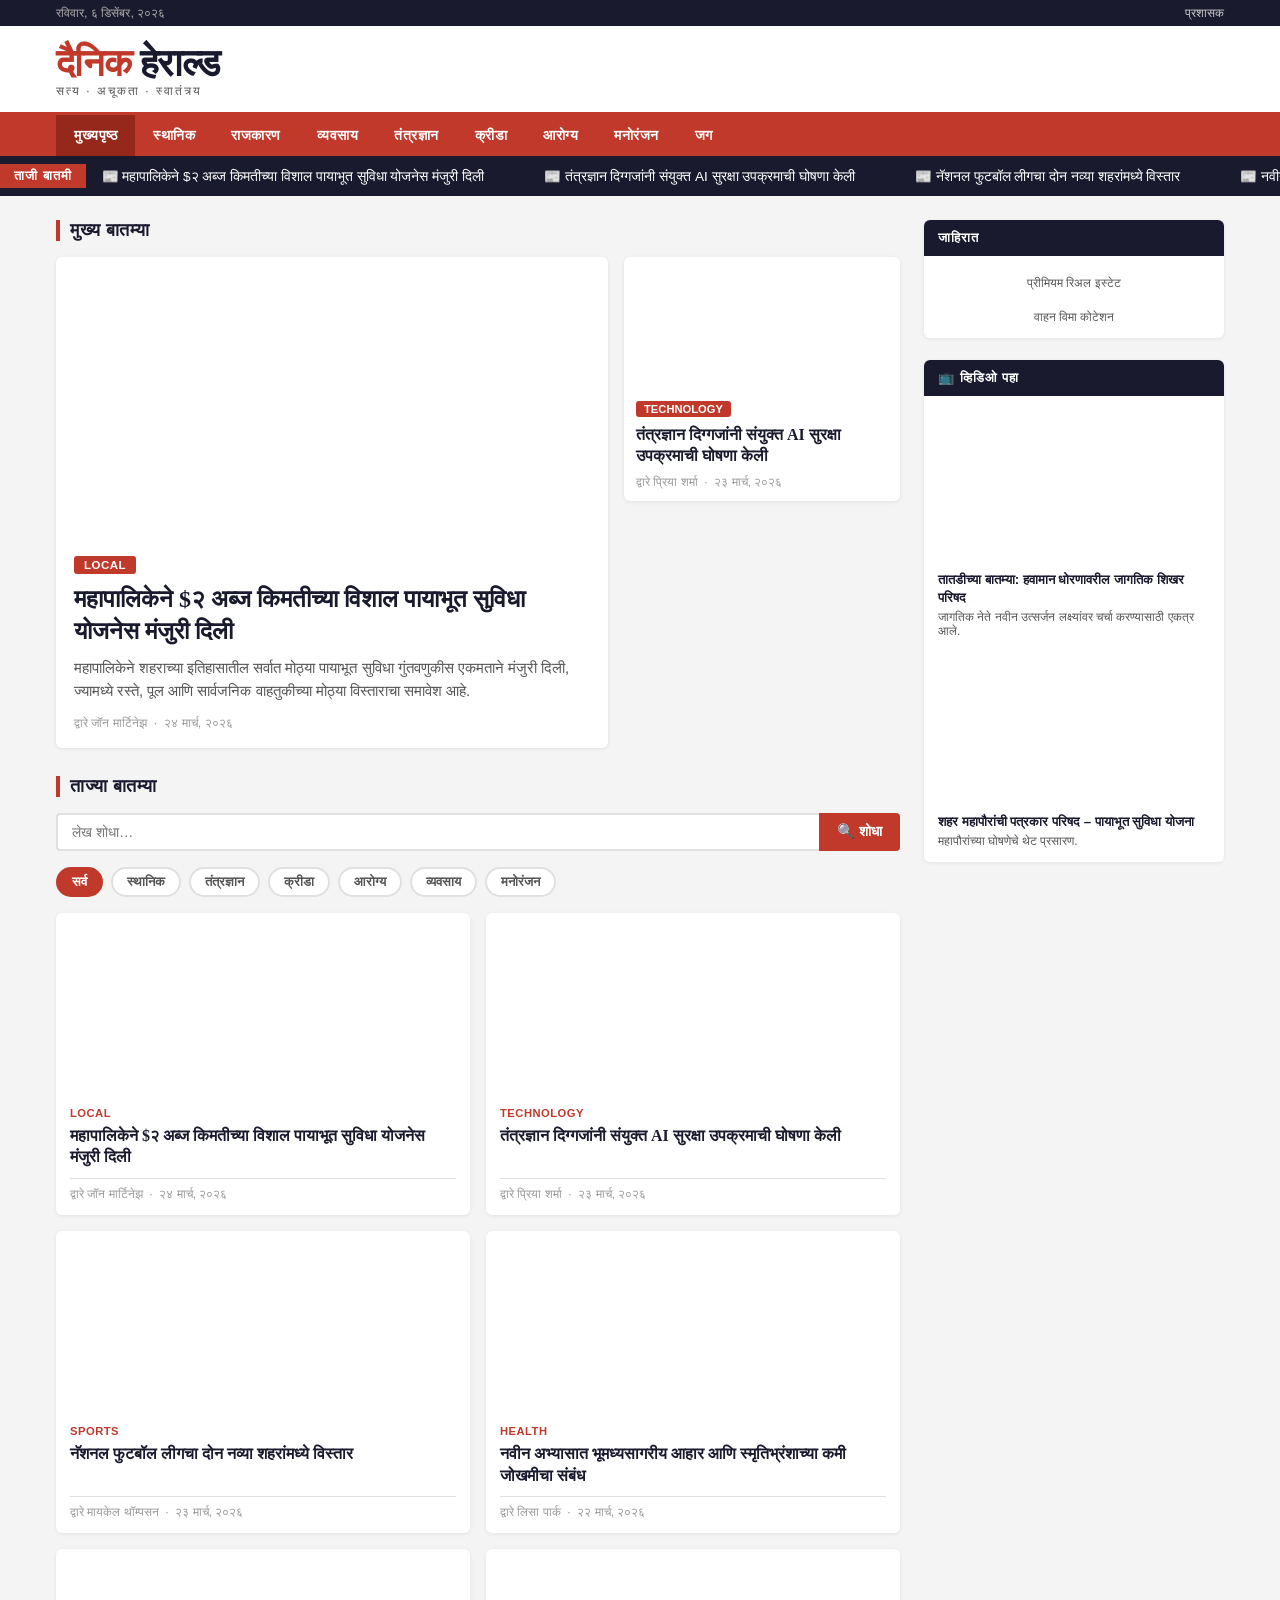
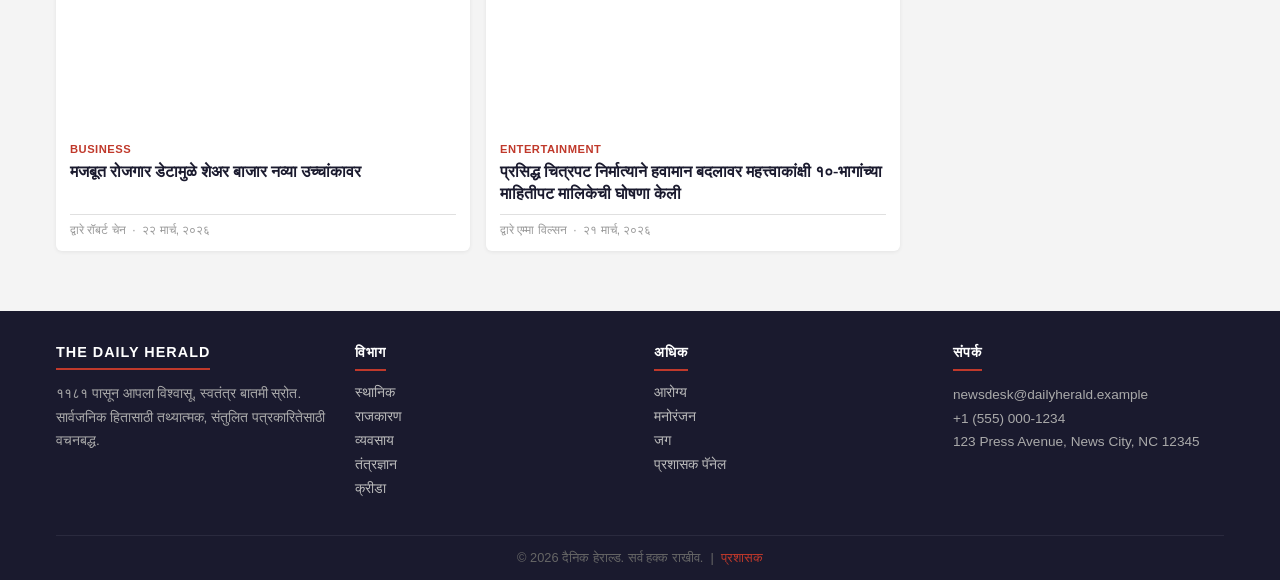
==== commit 62ac1104: "Changes before error encountered Co-authored-by: amitpatil79 <77625788+amitpatil79@users.noreply.git" ====
--- a/index.html
+++ b/index.html
@@ -1,10 +1,10 @@
 <!DOCTYPE html>
-<html lang="en">
+<html lang="mr">
 <head>
   <meta charset="UTF-8">
   <meta name="viewport" content="width=device-width, initial-scale=1.0">
-  <meta name="description" content="Your trusted source for local and world news — politics, business, technology, sports, health and more.">
-  <title>The Daily Herald – Breaking News &amp; Latest Headlines</title>
+  <meta name="description" content="स्थानिक आणि जागतिक बातम्यांसाठी आपला विश्वासू स्रोत — राजकारण, व्यवसाय, तंत्रज्ञान, क्रीडा, आरोग्य आणि बरेच काही.">
+  <title>दैनिक हेराल्ड – ताज्या बातम्या आणि ताजे मथळे</title>
   <link rel="stylesheet" href="css/style.css">
 </head>
 <body>
@@ -14,11 +14,7 @@
     <div class="container">
       <span id="current-date"></span>
       <span class="top-bar-right">
-        <a href="admin/index.html" data-i18n="admin">Admin</a>
-        <span class="lang-switcher" aria-label="Select language">
-          <button class="lang-btn" data-lang="en" onclick="i18n.setLang('en');return false">EN</button>
-          <button class="lang-btn" data-lang="mr" onclick="i18n.setLang('mr');return false">मराठी</button>
-        </span>
+        <a href="admin/index.html" data-i18n="admin">प्रशासक</a>
       </span>
     </div>
   </div>
@@ -27,7 +23,7 @@
   <header>
     <div class="container header-inner">
       <div>
-        <div class="site-logo">The Daily <span>Herald</span></div>
+        <div class="site-logo">दैनिक <span>हेराल्ड</span></div>
         <div class="site-tagline" data-i18n="tagline">Truth · Accuracy · Independence</div>
       </div>
       <div id="header-ad" class="header-ad" style="display:none"></div>
@@ -164,17 +160,17 @@
         </div>
       </div>
       <div class="footer-bottom">
-        <p>© <span id="current-year"></span> The Daily Herald. <span data-i18n="footer_rights">All rights reserved.</span>
-          &nbsp;|&nbsp; <a href="admin/index.html" data-i18n="admin">Admin</a>
+        <p>© <span id="current-year"></span> दैनिक हेराल्ड. <span data-i18n="footer_rights">सर्व हक्क राखीव.</span>
+          &nbsp;|&nbsp; <a href="admin/index.html" data-i18n="admin">प्रशासक</a>
         </p>
       </div>
     </div>
   </footer>
 
   <script>
-    // Show today's date in top bar
+    // Show today's date in top bar (Marathi locale)
     document.getElementById('current-date').textContent =
-      new Date().toLocaleDateString('en-US', { weekday:'long', year:'numeric', month:'long', day:'numeric' });
+      new Date().toLocaleDateString('mr-IN', { weekday:'long', year:'numeric', month:'long', day:'numeric' });
   </script>
   <script src="js/i18n.js"></script>
   <script src="js/app.js"></script>
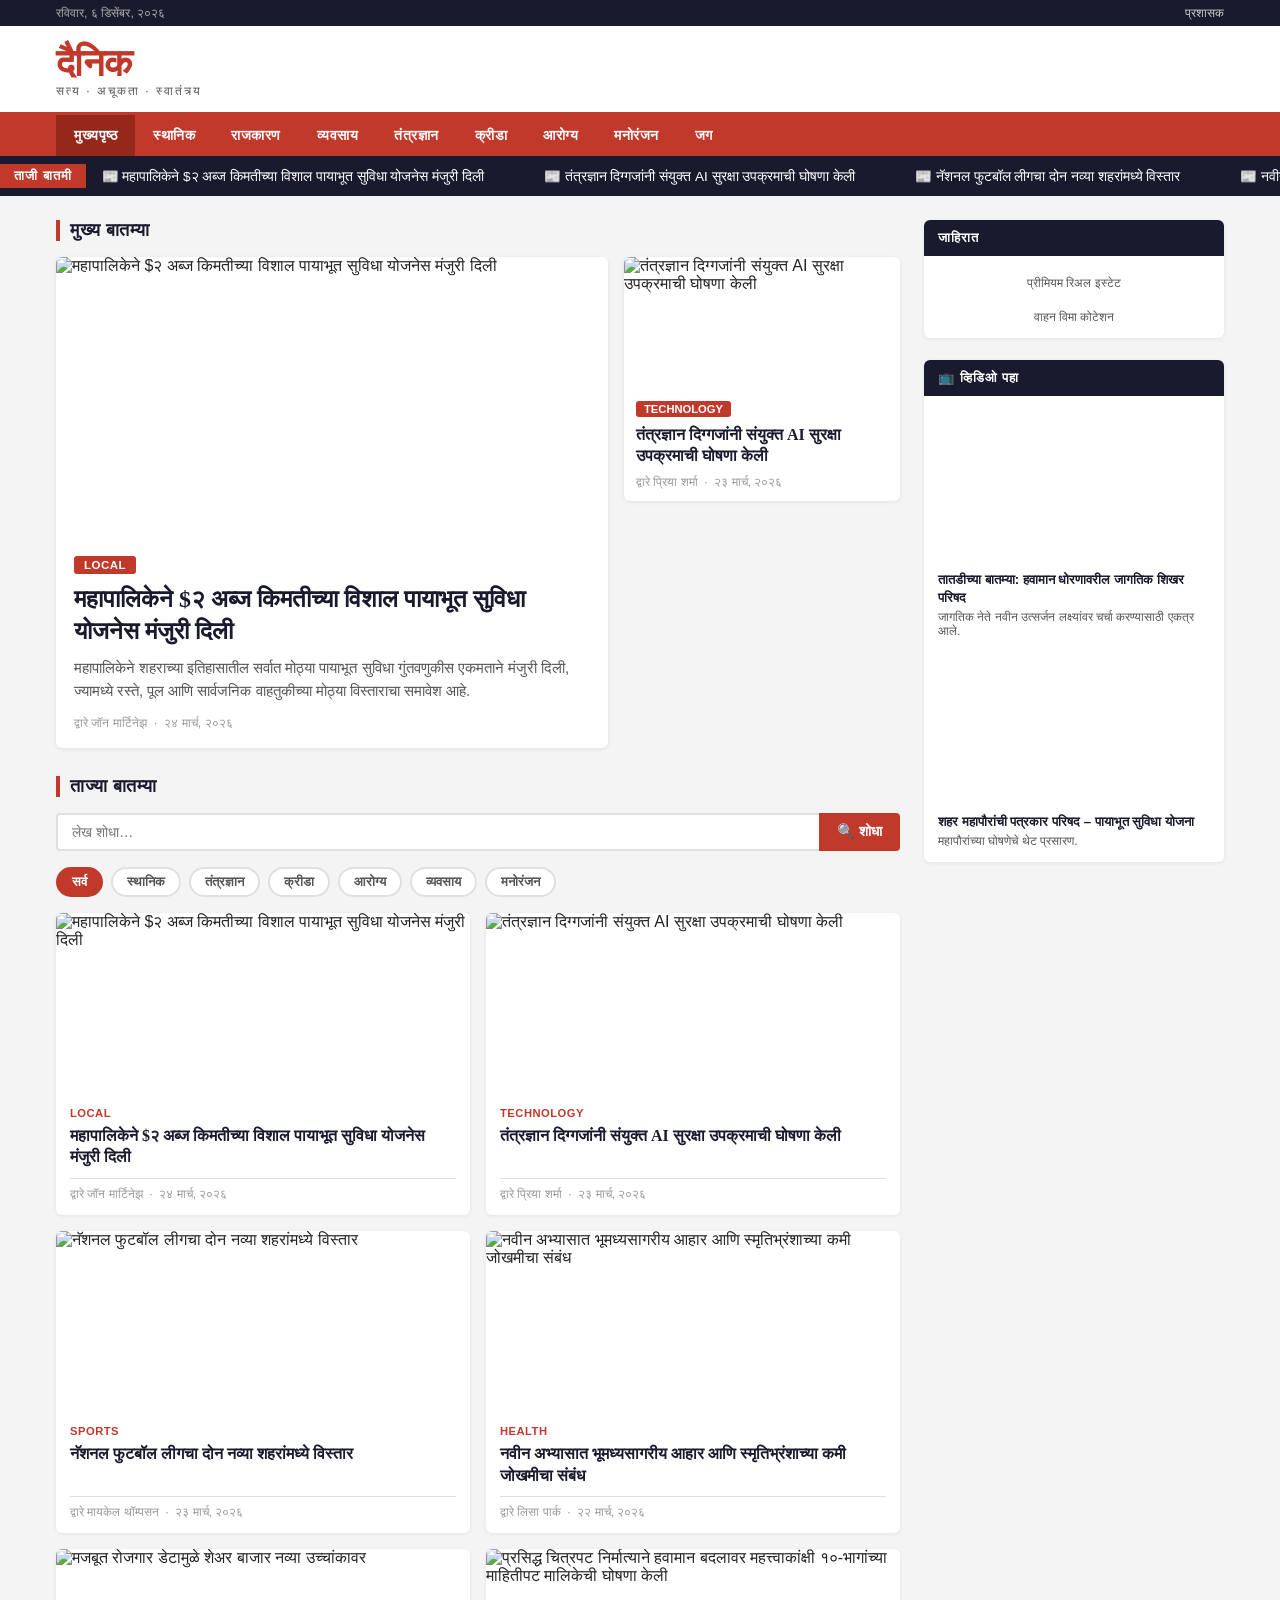
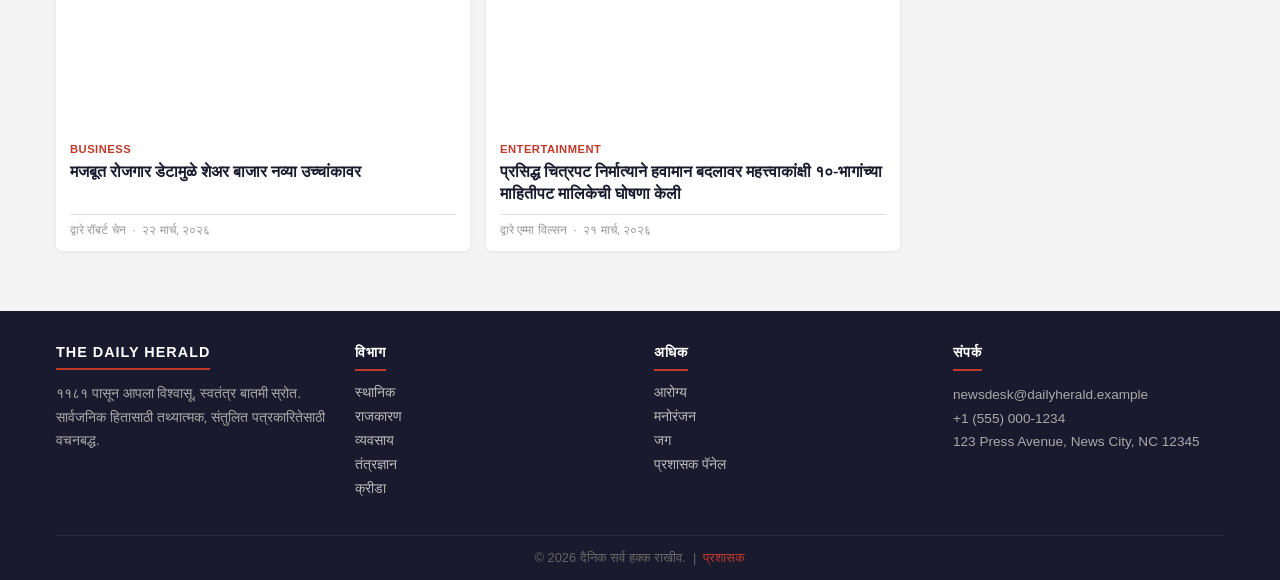
==== commit 90b64066: "Update title and footer branding in index.html" ====
--- a/index.html
+++ b/index.html
@@ -4,7 +4,7 @@
   <meta charset="UTF-8">
   <meta name="viewport" content="width=device-width, initial-scale=1.0">
   <meta name="description" content="स्थानिक आणि जागतिक बातम्यांसाठी आपला विश्वासू स्रोत — राजकारण, व्यवसाय, तंत्रज्ञान, क्रीडा, आरोग्य आणि बरेच काही.">
-  <title>दैनिक हेराल्ड – ताज्या बातम्या आणि ताजे मथळे</title>
+  <title>दैनिक – ताज्या बातम्या आणि ताजे मथळे</title>
   <link rel="stylesheet" href="css/style.css">
 </head>
 <body>
@@ -23,7 +23,7 @@
   <header>
     <div class="container header-inner">
       <div>
-        <div class="site-logo">दैनिक <span>हेराल्ड</span></div>
+        <div class="site-logo">दैनिक </div>
         <div class="site-tagline" data-i18n="tagline">Truth · Accuracy · Independence</div>
       </div>
       <div id="header-ad" class="header-ad" style="display:none"></div>
@@ -160,7 +160,7 @@
         </div>
       </div>
       <div class="footer-bottom">
-        <p>© <span id="current-year"></span> दैनिक हेराल्ड. <span data-i18n="footer_rights">सर्व हक्क राखीव.</span>
+        <p>© <span id="current-year"></span> दैनिक <span data-i18n="footer_rights">सर्व हक्क राखीव.</span>
           &nbsp;|&nbsp; <a href="admin/index.html" data-i18n="admin">प्रशासक</a>
         </p>
       </div>
